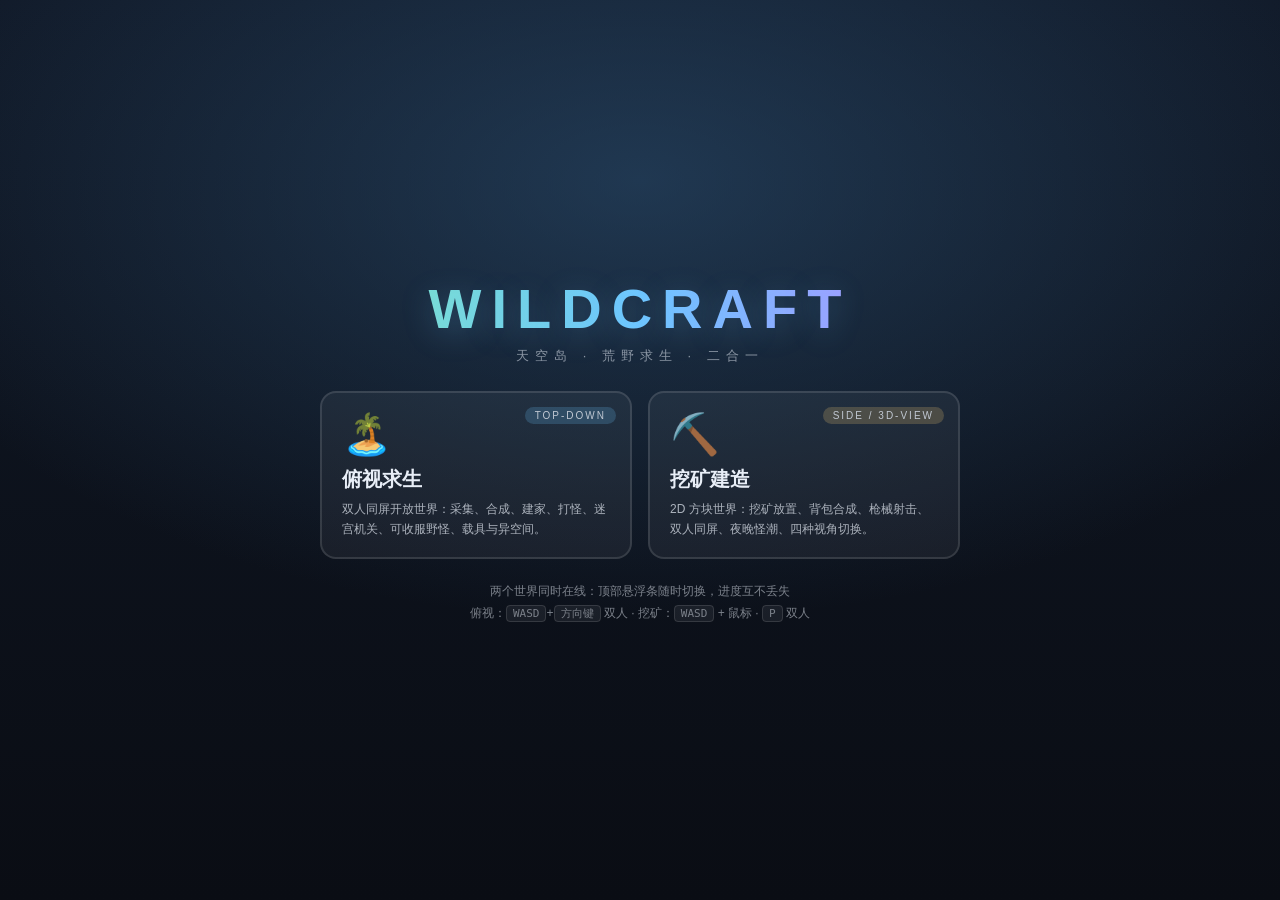
==== wildcraft/index.html @ c84e87a2 "游戏大厅 + 6 款小游戏源码整体入库 - 根 index.html 改为游戏大厅（7 张卡片挑选进入） - wildcraft 合并版（俯视求生 topdown.html + 挖矿建造 mine/）" ====
<!DOCTYPE html>
<html lang="zh-CN">
<head>
<meta charset="UTF-8">
<meta name="viewport" content="width=device-width, initial-scale=1.0">
<title>WILDCRAFT · 天空岛荒野求生</title>
<style>
* { margin: 0; padding: 0; box-sizing: border-box; }
html, body { width: 100%; height: 100%; overflow: hidden; background: #0a0d14;
  font-family: "Microsoft YaHei", "Segoe UI", sans-serif; color: #e8eef7; user-select: none; }

/* ---------- 游戏画面层 ---------- */
#frame { position: absolute; inset: 0; width: 100%; height: 100%; border: 0; display: none; }

/* ---------- 模式切换悬浮条 ---------- */
#modebar {
  position: fixed; top: 10px; left: 50%; transform: translateX(-50%);
  z-index: 50; display: none; gap: 6px; align-items: center;
  background: rgba(10, 14, 22, 0.72); border: 1px solid rgba(255,255,255,0.16);
  border-radius: 999px; padding: 6px 10px; backdrop-filter: blur(8px);
}
#modebar button {
  background: rgba(255,255,255,0.08); color: #e8eef7; border: 1px solid rgba(255,255,255,0.14);
  border-radius: 999px; padding: 5px 14px; font-size: 12px; font-weight: 700; cursor: pointer;
  transition: all .15s;
}
#modebar button:hover { background: rgba(255,255,255,0.18); }
#modebar button.on { background: #4ecca3; color: #08302a; border-color: #4ecca3; }
#modebar .sep { width: 1px; height: 16px; background: rgba(255,255,255,0.2); }

/* ---------- 标题选择页 ---------- */
#menu {
  position: absolute; inset: 0; z-index: 40;
  display: flex; align-items: center; justify-content: center;
  background:
    radial-gradient(90% 70% at 50% 20%, rgba(46,84,120,0.55), transparent 70%),
    linear-gradient(180deg, #101826 0%, #0a0d14 100%);
}
#menu.hidden { display: none; }
.panel { width: 640px; max-width: 94vw; text-align: center; }
.panel h1 {
  font-size: 56px; letter-spacing: 10px; font-weight: 900;
  background: linear-gradient(90deg, #7ee8c0, #6ec6ff, #b78cff);
  -webkit-background-clip: text; background-clip: text; color: transparent;
  text-shadow: 0 6px 30px rgba(110,198,255,0.25);
}
.panel h2 { font-size: 13px; letter-spacing: 6px; opacity: 0.55; margin: 6px 0 26px; font-weight: 400; }
.cards { display: grid; grid-template-columns: 1fr 1fr; gap: 16px; }
.card {
  position: relative; text-align: left; cursor: pointer;
  background: rgba(255,255,255,0.05); border: 2px solid rgba(255,255,255,0.12);
  border-radius: 16px; padding: 18px 20px; transition: all .18s; overflow: hidden;
}
.card:hover { transform: translateY(-4px); border-color: #4ecca3; background: rgba(78,204,163,0.10); }
.card .ico { font-size: 40px; margin-bottom: 8px; }
.card h3 { font-size: 20px; margin-bottom: 6px; }
.card p { font-size: 12px; line-height: 1.7; opacity: 0.7; }
.card .tag {
  position: absolute; top: 14px; right: 14px; font-size: 10px; letter-spacing: 2px;
  background: rgba(255,255,255,0.12); border-radius: 999px; padding: 3px 10px; opacity: 0.8;
}
.card.mine .tag { background: rgba(255,212,121,0.25); }
.card.top .tag { background: rgba(110,198,255,0.25); }
.hint { margin-top: 22px; font-size: 12px; opacity: 0.5; line-height: 1.8; }
.hint kbd {
  background: rgba(255,255,255,0.12); border: 1px solid rgba(255,255,255,0.25);
  border-radius: 4px; padding: 1px 6px; font-family: monospace; font-size: 11px;
}
</style>
</head>
<body>
  <div id="modebar">
    <button id="mb-top">🏝️ 俯视求生</button>
    <button id="mb-mine">⛏️ 挖矿建造</button>
    <span class="sep"></span>
    <button id="mb-menu">🏠 主菜单</button>
  </div>

  <div id="menu">
    <div class="panel">
      <h1>WILDCRAFT</h1>
      <h2>天空岛 · 荒野求生 · 二合一</h2>
      <div class="cards">
        <div class="card top" id="card-top">
          <span class="tag">TOP-DOWN</span>
          <div class="ico">🏝️</div>
          <h3>俯视求生</h3>
          <p>双人同屏开放世界：采集、合成、建家、打怪、迷宫机关、可收服野怪、载具与异空间。</p>
        </div>
        <div class="card mine" id="card-mine">
          <span class="tag">SIDE / 3D-VIEW</span>
          <div class="ico">⛏️</div>
          <h3>挖矿建造</h3>
          <p>2D 方块世界：挖矿放置、背包合成、枪械射击、双人同屏、夜晚怪潮、四种视角切换。</p>
        </div>
      </div>
      <div class="hint">
        两个世界同时在线：顶部悬浮条随时切换，进度互不丢失<br>
        俯视：<kbd>WASD</kbd>+<kbd>方向键</kbd> 双人 · 挖矿：<kbd>WASD</kbd> + 鼠标 · <kbd>P</kbd> 双人
      </div>
    </div>
  </div>

<script>
'use strict';
const menu = document.getElementById('menu');
const bar = document.getElementById('modebar');
const btnTop = document.getElementById('mb-top');
const btnMine = document.getElementById('mb-mine');
const btnMenu = document.getElementById('mb-menu');
let mode = null;
const frames = {};   // 两个世界各自一个 iframe，切换只换显示不重载（会话保留）

function getFrame(m) {
  if (frames[m]) return frames[m];
  const f = document.createElement('iframe');
  f.id = 'frame-' + m;
  f.title = 'wildcraft ' + m;
  f.style.cssText = 'position:absolute;inset:0;width:100%;height:100%;border:0;display:none;';
  f.src = (m === 'top') ? 'topdown.html' : 'mine/index.html';
  document.body.appendChild(f);
  frames[m] = f;
  return f;
}

function setBar() {
  btnTop.classList.toggle('on', mode === 'top');
  btnMine.classList.toggle('on', mode === 'mine');
}

function enter(m) {
  mode = m;
  menu.classList.add('hidden');
  for (const k in frames) frames[k].style.display = (k === m) ? 'block' : 'none';
  getFrame(m).style.display = 'block';
  bar.style.display = 'flex';
  setBar();
}

function backToMenu() {
  mode = null;
  for (const k in frames) frames[k].style.display = 'none';
  bar.style.display = 'none';
  menu.classList.remove('hidden');
}

document.getElementById('card-top').addEventListener('click', () => enter('top'));
document.getElementById('card-mine').addEventListener('click', () => enter('mine'));
btnTop.addEventListener('click', () => enter('top'));
btnMine.addEventListener('click', () => enter('mine'));
btnMenu.addEventListener('click', backToMenu);

// URL hash 直达：#top / #mine
const h = location.hash.slice(1);
if (h === 'top' || h === 'mine') enter(h);
</script>
</body>
</html>
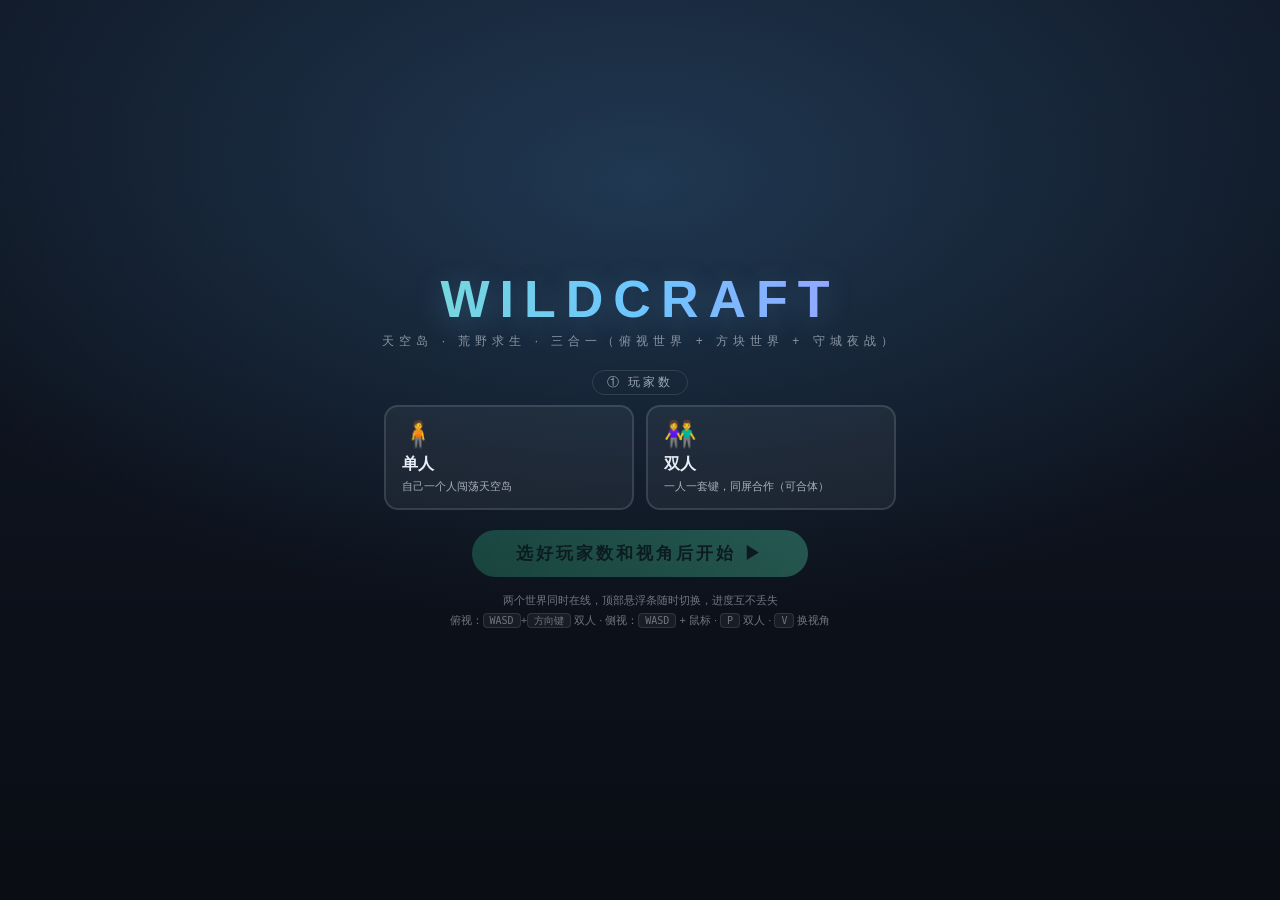
==== commit ac3b3343: "WILDCRAFT 三合一：俯视求生 + 侧视挖矿 + 守城夜战，版权安全改造 - 统一开始菜单：选单双人 → 选俯视/侧视 → 选角色，iframe 驻留切换 - castle-squad 守城机制" ====
--- a/wildcraft/index.html
+++ b/wildcraft/index.html
@@ -28,50 +28,82 @@
 #modebar button.on { background: #4ecca3; color: #08302a; border-color: #4ecca3; }
 #modebar .sep { width: 1px; height: 16px; background: rgba(255,255,255,0.2); }
 
-/* ---------- 标题选择页 ---------- */
+/* ---------- 统一开始菜单 ---------- */
 #menu {
-  position: absolute; inset: 0; z-index: 40;
+  position: absolute; inset: 0; z-index: 40; overflow-y: auto;
   display: flex; align-items: center; justify-content: center;
   background:
     radial-gradient(90% 70% at 50% 20%, rgba(46,84,120,0.55), transparent 70%),
     linear-gradient(180deg, #101826 0%, #0a0d14 100%);
 }
 #menu.hidden { display: none; }
-.panel { width: 640px; max-width: 94vw; text-align: center; }
+.panel { width: 720px; max-width: 94vw; text-align: center; padding: 28px 0; }
 .panel h1 {
-  font-size: 56px; letter-spacing: 10px; font-weight: 900;
+  font-size: 52px; letter-spacing: 10px; font-weight: 900;
   background: linear-gradient(90deg, #7ee8c0, #6ec6ff, #b78cff);
   -webkit-background-clip: text; background-clip: text; color: transparent;
   text-shadow: 0 6px 30px rgba(110,198,255,0.25);
 }
-.panel h2 { font-size: 13px; letter-spacing: 6px; opacity: 0.55; margin: 6px 0 26px; font-weight: 400; }
-.cards { display: grid; grid-template-columns: 1fr 1fr; gap: 16px; }
-.card {
-  position: relative; text-align: left; cursor: pointer;
+.panel h2 { font-size: 12px; letter-spacing: 5px; opacity: 0.55; margin: 4px 0 20px; font-weight: 400; }
+
+.steprow { margin-bottom: 18px; }
+.steplabel {
+  display: inline-block; font-size: 12px; letter-spacing: 3px; opacity: 0.65;
+  border: 1px solid rgba(255,255,255,0.18); border-radius: 999px; padding: 3px 14px; margin-bottom: 10px;
+}
+.opts { display: flex; gap: 12px; justify-content: center; flex-wrap: wrap; }
+.opt {
+  cursor: pointer; text-align: left; width: 250px;
   background: rgba(255,255,255,0.05); border: 2px solid rgba(255,255,255,0.12);
-  border-radius: 16px; padding: 18px 20px; transition: all .18s; overflow: hidden;
-}
-.card:hover { transform: translateY(-4px); border-color: #4ecca3; background: rgba(78,204,163,0.10); }
-.card .ico { font-size: 40px; margin-bottom: 8px; }
-.card h3 { font-size: 20px; margin-bottom: 6px; }
-.card p { font-size: 12px; line-height: 1.7; opacity: 0.7; }
-.card .tag {
-  position: absolute; top: 14px; right: 14px; font-size: 10px; letter-spacing: 2px;
-  background: rgba(255,255,255,0.12); border-radius: 999px; padding: 3px 10px; opacity: 0.8;
-}
-.card.mine .tag { background: rgba(255,212,121,0.25); }
-.card.top .tag { background: rgba(110,198,255,0.25); }
-.hint { margin-top: 22px; font-size: 12px; opacity: 0.5; line-height: 1.8; }
+  border-radius: 14px; padding: 12px 16px; transition: all .16s;
+}
+.opt .oi { font-size: 26px; }
+.opt h3 { font-size: 16px; margin: 4px 0 3px; }
+.opt p { font-size: 11px; line-height: 1.6; opacity: 0.68; }
+.opt:hover { border-color: rgba(78,204,163,0.6); background: rgba(78,204,163,0.08); }
+.opt.on { border-color: #4ecca3; background: rgba(78,204,163,0.13); box-shadow: 0 0 18px rgba(78,204,163,0.18); }
+
+/* 选角色 */
+#charstep { display: none; }
+.csgrid { display: flex; flex-wrap: wrap; gap: 10px; justify-content: center; max-width: 640px; margin: 0 auto; }
+.ccard {
+  cursor: pointer; width: 104px; text-align: center;
+  background: rgba(255,255,255,0.05); border: 2px solid rgba(255,255,255,0.12);
+  border-radius: 12px; padding: 8px 6px 7px; transition: all .15s; position: relative;
+}
+.ccard img { width: 72px; height: 72px; border-radius: 10px; display: block; margin: 0 auto; }
+.ccard .cn { font-size: 12px; font-weight: 700; margin-top: 4px; }
+.ccard .ct { font-size: 10px; opacity: 0.6; }
+.ccard:hover { border-color: rgba(110,198,255,0.7); transform: translateY(-2px); }
+.ccard.on { border-color: #4ecca3; background: rgba(78,204,163,0.12); }
+.ccard .who {
+  display: none; position: absolute; top: -9px; right: -6px; font-size: 10px; font-weight: 800;
+  background: #6ec6ff; color: #06202e; border-radius: 999px; padding: 1px 8px;
+}
+.ccard.p1on .who { display: block; background: #6ec6ff; }
+.ccard.p2on .who { display: block; background: #b78cff; color: #1d1030; }
+.cstip { margin-top: 10px; font-size: 12px; opacity: 0.75; min-height: 18px; }
+
+.startbtns { margin-top: 20px; display: flex; gap: 14px; justify-content: center; }
+.big {
+  cursor: pointer; font-size: 17px; font-weight: 800; letter-spacing: 3px;
+  background: linear-gradient(90deg, #2f9e77, #4ecca3); color: #06251d;
+  border: 0; border-radius: 999px; padding: 12px 44px; transition: all .16s;
+}
+.big.ghost { background: rgba(255,255,255,0.08); color: #e8eef7; border: 1px solid rgba(255,255,255,0.2); }
+.big:disabled { opacity: 0.35; cursor: not-allowed; }
+.big:not(:disabled):hover { transform: translateY(-2px); box-shadow: 0 8px 24px rgba(78,204,163,0.3); }
+.hint { margin-top: 14px; font-size: 11px; opacity: 0.45; line-height: 1.8; }
 .hint kbd {
   background: rgba(255,255,255,0.12); border: 1px solid rgba(255,255,255,0.25);
-  border-radius: 4px; padding: 1px 6px; font-family: monospace; font-size: 11px;
+  border-radius: 4px; padding: 1px 6px; font-family: monospace; font-size: 10px;
 }
 </style>
 </head>
 <body>
   <div id="modebar">
     <button id="mb-top">🏝️ 俯视求生</button>
-    <button id="mb-mine">⛏️ 挖矿建造</button>
+    <button id="mb-mine">⛏️ 侧视挖矿</button>
     <span class="sep"></span>
     <button id="mb-menu">🏠 主菜单</button>
   </div>
@@ -79,80 +111,253 @@
   <div id="menu">
     <div class="panel">
       <h1>WILDCRAFT</h1>
-      <h2>天空岛 · 荒野求生 · 二合一</h2>
-      <div class="cards">
-        <div class="card top" id="card-top">
-          <span class="tag">TOP-DOWN</span>
-          <div class="ico">🏝️</div>
-          <h3>俯视求生</h3>
-          <p>双人同屏开放世界：采集、合成、建家、打怪、迷宫机关、可收服野怪、载具与异空间。</p>
+      <h2>天空岛 · 荒野求生 · 三合一（俯视世界 + 方块世界 + 守城夜战）</h2>
+
+      <div class="steprow">
+        <div class="steplabel">① 玩家数</div>
+        <div class="opts">
+          <div class="opt" id="opt-1p">
+            <span class="oi">🧍</span><h3>单人</h3><p>自己一个人闯荡天空岛</p>
+          </div>
+          <div class="opt" id="opt-2p">
+            <span class="oi">👫</span><h3>双人</h3><p>一人一套键，同屏合作（可合体）</p>
+          </div>
         </div>
-        <div class="card mine" id="card-mine">
-          <span class="tag">SIDE / 3D-VIEW</span>
-          <div class="ico">⛏️</div>
-          <h3>挖矿建造</h3>
-          <p>2D 方块世界：挖矿放置、背包合成、枪械射击、双人同屏、夜晚怪潮、四种视角切换。</p>
+      </div>
+
+      <div class="steprow" id="viewstep" style="display:none">
+        <div class="steplabel">② 玩法视角</div>
+        <div class="opts">
+          <div class="opt" id="opt-top">
+            <span class="oi">🏝️</span><h3>俯视求生</h3>
+            <p>开放世界：采集合成建家、打怪收服、迷宫机关、载具与异空间；夜里守住僵尸潮</p>
+          </div>
+          <div class="opt" id="opt-mine">
+            <span class="oi">⛏️</span><h3>侧视挖矿</h3>
+            <p>2D 方块世界：挖矿建造、背包合成、枪械射击；守城夜袭一波比一波猛（游戏中 V 键换四视角）</p>
+          </div>
         </div>
       </div>
+
+      <div class="steprow" id="charstep">
+        <div class="steplabel">③ 选角色（AI 原创头像）</div>
+        <div class="csgrid" id="csgrid"></div>
+        <div class="cstip" id="cstip"></div>
+      </div>
+
+      <div class="startbtns">
+        <button class="big" id="btn-go" disabled>选好玩家数和视角后开始 ▶</button>
+        <button class="big ghost" id="btn-rand" style="display:none">🎲 随机角色</button>
+      </div>
       <div class="hint">
-        两个世界同时在线：顶部悬浮条随时切换，进度互不丢失<br>
-        俯视：<kbd>WASD</kbd>+<kbd>方向键</kbd> 双人 · 挖矿：<kbd>WASD</kbd> + 鼠标 · <kbd>P</kbd> 双人
+        两个世界同时在线，顶部悬浮条随时切换，进度互不丢失<br>
+        俯视：<kbd>WASD</kbd>+<kbd>方向键</kbd> 双人 · 侧视：<kbd>WASD</kbd> + 鼠标 · <kbd>P</kbd> 双人 · <kbd>V</kbd> 换视角
       </div>
     </div>
   </div>
 
 <script>
 'use strict';
-const menu = document.getElementById('menu');
-const bar = document.getElementById('modebar');
-const btnTop = document.getElementById('mb-top');
-const btnMine = document.getElementById('mb-mine');
-const btnMenu = document.getElementById('mb-menu');
-let mode = null;
-const frames = {};   // 两个世界各自一个 iframe，切换只换显示不重载（会话保留）
+var menu = document.getElementById('menu');
+var bar = document.getElementById('modebar');
+var btnTop = document.getElementById('mb-top');
+var btnMine = document.getElementById('mb-mine');
+var btnMenu = document.getElementById('mb-menu');
+var btnGo = document.getElementById('btn-go');
+var btnRand = document.getElementById('btn-rand');
+var cstip = document.getElementById('cstip');
+
+/* 与 js/chars.js 同一套角色（头像 img/char-*.png，全部 AI 原创生成） */
+var ROSTER = [
+  { id: 'naruto',  name: '疾风', tag: '均衡 · 橙袍忍者',     img: 'img/char-gale.png' },
+  { id: 'sasuke',  name: '影刃', tag: '敏捷 · 靛蓝剑客',     img: 'img/char-kage.png' },
+  { id: 'goku',    name: '武圣', tag: '力量 · 黑发武者',     img: 'img/char-wuxing.png' },
+  { id: 'ironman', name: '铁卫', tag: '重甲 · 红金机甲',     img: 'img/char-ironclad.png' },
+  { id: 'captain', name: '盾卫', tag: '坚毅 · 蓝盔老兵',     img: 'img/char-vanguard.png' },
+  { id: 'spider',  name: '飞檐', tag: '敏捷 · 红蓝蒙面侠',   img: 'img/char-acro.png' },
+  { id: 'ultra',   name: '巨光', tag: '光之力 · 银色巨人',   img: 'img/char-titan.png' },
+  { id: 'pika',    name: '雷鼠', tag: '灵巧 · 黄毛电兽',     img: 'img/char-volt.png' }
+];
+
+var state = { players: null, view: null, picked: [null, null], turn: 0 };
+var frames = {};   // 两个世界各自一个 iframe，切换只换显示不重载（会话保留）
+
+/* ---------- 选角色网格 ---------- */
+var grid = document.getElementById('csgrid');
+ROSTER.forEach(function (r, i) {
+  var card = document.createElement('div');
+  card.className = 'ccard';
+  card.id = 'cc-' + r.id;
+  card.innerHTML = '<img src="' + r.img + '" alt="' + r.name + '">' +
+    '<div class="cn">' + r.name + '</div><div class="ct">' + r.tag + '</div>' +
+    '<span class="who"></span>';
+  card.addEventListener('click', function () { pick(i); });
+  grid.appendChild(card);
+});
+
+function refreshCharUI() {
+  for (var i = 0; i < ROSTER.length; i++) {
+    var el = document.getElementById('cc-' + ROSTER[i].id);
+    el.classList.remove('p1on', 'p2on');
+    if (state.picked[0] === ROSTER[i].id) { el.classList.add('p1on'); el.querySelector('.who').textContent = 'P1'; }
+    if (state.picked[1] === ROSTER[i].id) { el.classList.add('p2on'); el.querySelector('.who').textContent = 'P2'; }
+  }
+  var solo = state.players === '1';
+  if (state.picked[0] && (solo || state.picked[1])) {
+    cstip.textContent = (solo ? '已选：' : 'P1 与 P2 都已选好：') +
+      ROSTER.filter(function (r) { return r.id === state.picked[0] || (!solo && r.id === state.picked[1]); })
+        .map(function (r) { return r.name; }).join(' + ') + '，点开始！';
+  } else {
+    cstip.textContent = solo ? 'P1：点一个头像选角色' : 'P1 先选，再 P2 选（也可以点「随机角色」偷懒）';
+  }
+}
+
+function pick(i) {
+  var id = ROSTER[i].id;
+  var other = 1 - state.turn;
+  if (state.picked[other] === id) { cstip.textContent = '这个角色已经被另一位玩家选走啦，换一个～'; return; }
+  state.picked[state.turn] = id;
+  if (state.players === '1' || state.turn === 1) state.turn = 0;
+  else state.turn = 1;
+  refreshCharUI();
+}
+
+/* ---------- 步骤 1/2 ---------- */
+document.getElementById('opt-1p').addEventListener('click', function () {
+  state.players = '1';
+  this.classList.add('on');
+  document.getElementById('opt-2p').classList.remove('on');
+  state.picked = [null, null]; state.turn = 0;
+  stepForward();
+});
+document.getElementById('opt-2p').addEventListener('click', function () {
+  state.players = '2';
+  this.classList.add('on');
+  document.getElementById('opt-1p').classList.remove('on');
+  state.picked = [null, null]; state.turn = 0;
+  stepForward();
+});
+document.getElementById('opt-top').addEventListener('click', function () {
+  state.view = 'top';
+  this.classList.add('on');
+  document.getElementById('opt-mine').classList.remove('on');
+  stepForward();
+});
+document.getElementById('opt-mine').addEventListener('click', function () {
+  state.view = 'mine';
+  this.classList.add('on');
+  document.getElementById('opt-top').classList.remove('on');
+  stepForward();
+});
+
+function stepForward() {
+  var hasPlayers = !!state.players;
+  var hasView = !!state.view;
+  document.getElementById('viewstep').style.display = hasPlayers ? '' : 'none';
+  document.getElementById('charstep').style.display = (hasPlayers && hasView) ? '' : 'none';
+  btnRand.style.display = (hasPlayers && hasView) ? '' : 'none';
+  refreshCharUI();
+  updateGoBtn();
+}
+
+function ready() {
+  return !!state.players && !!state.view && !!state.picked[0] &&
+    (state.players === '1' || !!state.picked[1]);
+}
+function updateGoBtn() {
+  if (ready()) {
+    btnGo.disabled = false;
+    var names = ROSTER.filter(function (r) {
+      return r.id === state.picked[0] || (state.players === '2' && r.id === state.picked[1]);
+    }).map(function (r) { return r.name; }).join(' + ');
+    btnGo.textContent = (state.players === '1' ? '单人' : '双人') + ' · ' +
+      (state.view === 'top' ? '俯视求生' : '侧视挖矿') + ' · ' + names + ' ▶';
+  } else {
+    btnGo.disabled = true;
+    btnGo.textContent = '选好玩家数和视角后开始 ▶';
+  }
+}
+
+btnRand.addEventListener('click', function () {
+  var pool = ROSTER.filter(function (r) { return r.id !== state.picked[0]; });
+  if (state.players === '1') {
+    state.picked[0] = pool[(Math.random() * pool.length) | 0].id;
+  } else {
+    state.picked[0] = pool[(Math.random() * pool.length) | 0];
+    var pool2 = pool.filter(function (r) { return r.id !== state.picked[0]; });
+    state.picked[1] = pool2[(Math.random() * pool2.length) | 0];
+  }
+  state.turn = 0;
+  refreshCharUI(); updateGoBtn();
+});
+
+btnGo.addEventListener('click', function () { if (ready()) enter(state.view); });
+
+/* ---------- 进世界（iframe 驻留） ---------- */
+function frameURL(m) {
+  if (m === 'top') {
+    return 'topdown.html?auto=1&players=' + state.players +
+      '&p1=' + (state.picked[0] || 'naruto') +
+      (state.players === '2' ? '&p2=' + (state.picked[1] || 'sasuke') : '');
+  }
+  /* mine：hash 快捷入口 side 视角；2p 双人；末段角色 id 换肤 */
+  return 'mine.html#side' + (state.players === '2' ? '-2p' : '') +
+    (state.picked[0] ? '-' + state.picked[0] : '');
+}
 
 function getFrame(m) {
   if (frames[m]) return frames[m];
-  const f = document.createElement('iframe');
+  var f = document.createElement('iframe');
   f.id = 'frame-' + m;
   f.title = 'wildcraft ' + m;
   f.style.cssText = 'position:absolute;inset:0;width:100%;height:100%;border:0;display:none;';
-  f.src = (m === 'top') ? 'topdown.html' : 'mine/index.html';
+  f.src = frameURL(m);
   document.body.appendChild(f);
   frames[m] = f;
   return f;
 }
 
 function setBar() {
-  btnTop.classList.toggle('on', mode === 'top');
-  btnMine.classList.toggle('on', mode === 'mine');
+  btnTop.classList.toggle('on', state.view === 'top');
+  btnMine.classList.toggle('on', state.view === 'mine');
 }
 
 function enter(m) {
-  mode = m;
+  state.view = m;
   menu.classList.add('hidden');
-  for (const k in frames) frames[k].style.display = (k === m) ? 'block' : 'none';
+  for (var k in frames) frames[k].style.display = 'none';
   getFrame(m).style.display = 'block';
   bar.style.display = 'flex';
   setBar();
 }
 
 function backToMenu() {
-  mode = null;
-  for (const k in frames) frames[k].style.display = 'none';
+  state.view = null;
+  for (var k in frames) frames[k].style.display = 'none';
   bar.style.display = 'none';
   menu.classList.remove('hidden');
-}
-
-document.getElementById('card-top').addEventListener('click', () => enter('top'));
-document.getElementById('card-mine').addEventListener('click', () => enter('mine'));
-btnTop.addEventListener('click', () => enter('top'));
-btnMine.addEventListener('click', () => enter('mine'));
+  btnTop.classList.remove('on');
+  btnMine.classList.remove('on');
+}
+
+btnTop.addEventListener('click', function () {
+  if (frames.top) enter('top');
+});
+btnMine.addEventListener('click', function () {
+  if (frames.mine) enter('mine');
+});
 btnMenu.addEventListener('click', backToMenu);
 
-// URL hash 直达：#top / #mine
-const h = location.hash.slice(1);
-if (h === 'top' || h === 'mine') enter(h);
+/* URL hash 直达：#top / #mine（进菜单并预选视角，玩家数默认双人） */
+(function () {
+  var h = location.hash.slice(1);
+  if (h === 'top' || h === 'mine') {
+    state.players = '2'; state.view = h;
+    document.getElementById('opt-2p').classList.add('on');
+    document.getElementById(h === 'top' ? 'opt-top' : 'opt-mine').classList.add('on');
+    stepForward();
+  }
+})();
 </script>
 </body>
 </html>
